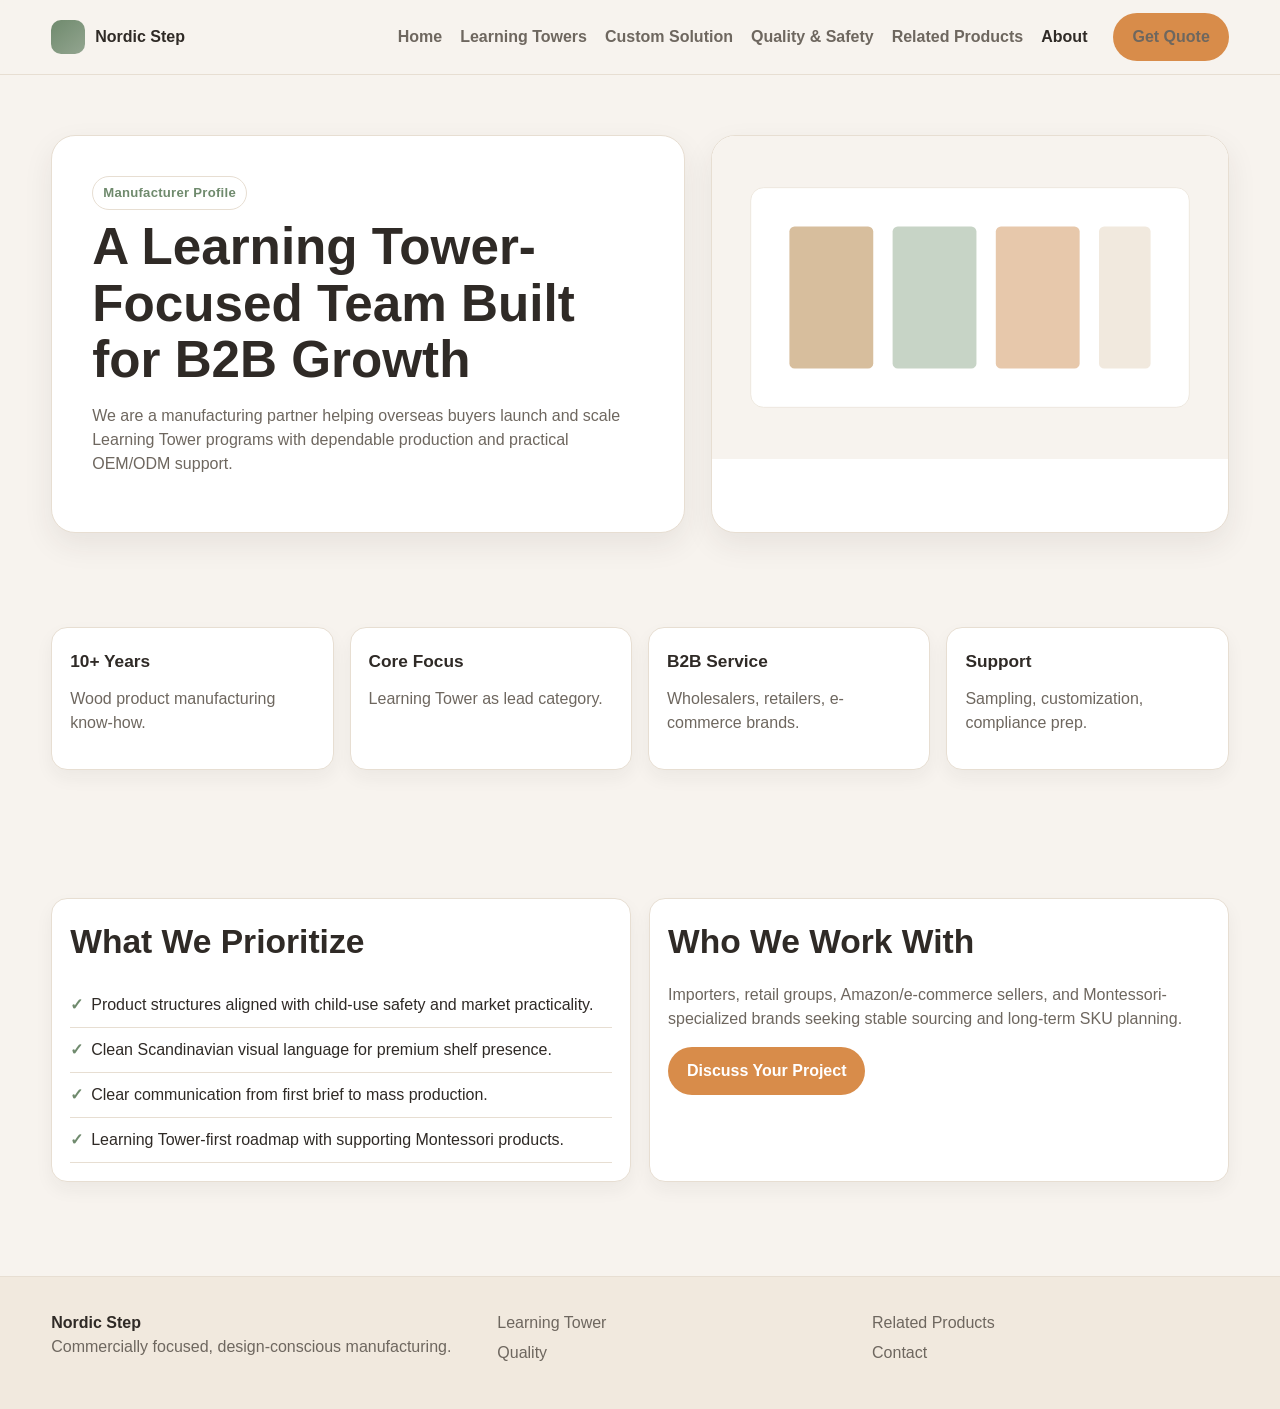
==== about.html @ 1a8c9f13 "Build multi-page static Learning Tower B2B website for Netlify" ====
<!doctype html>
<html lang="en">
<head>
<meta charset="UTF-8"><meta name="viewport" content="width=device-width, initial-scale=1.0">
<title>About Nordic Step | Learning Tower Manufacturing Team</title>
<meta name="description" content="Meet the manufacturing team behind Nordic Step, a Learning Tower-first OEM/ODM supplier serving global wholesalers, retailers, and private label brands.">
<link rel="stylesheet" href="assets/css/styles.css">
<script type="application/ld+json">{"@context":"https://schema.org","@type":"AboutPage","name":"About Nordic Step","description":"Placeholder schema for about page."}</script>
</head>
<body>
<header class="site-header"><div class="container header-inner"><a class="logo" href="index.html"><span class="logo-mark"></span>Nordic Step</a><button class="menu-toggle" data-target="#siteNav">Menu</button><nav id="siteNav" class="site-nav"><a href="index.html">Home</a><a href="learning-towers.html">Learning Towers</a><a href="custom-solution.html">Custom Solution</a><a href="quality-safety.html">Quality & Safety</a><a href="related-products.html">Related Products</a><a class="active" href="about.html">About</a><a href="contact.html" class="header-cta btn btn-primary">Get Quote</a></nav></div></header>
<main>
<section class="hero"><div class="container hero-wrap"><div class="hero-panel"><span class="kicker">Manufacturer Profile</span><h1>A Learning Tower-Focused Team Built for B2B Growth</h1><p class="muted">We are a manufacturing partner helping overseas buyers launch and scale Learning Tower programs with dependable production and practical OEM/ODM support.</p></div><div class="hero-image"><img src="assets/img/factory-process.svg" alt="Factory process and team capability illustration"></div></div></section>
<section class="section"><div class="container"><div class="stats"><div class="card"><h3>10+ Years</h3><p class="muted">Wood product manufacturing know-how.</p></div><div class="card"><h3>Core Focus</h3><p class="muted">Learning Tower as lead category.</p></div><div class="card"><h3>B2B Service</h3><p class="muted">Wholesalers, retailers, e-commerce brands.</p></div><div class="card"><h3>Support</h3><p class="muted">Sampling, customization, compliance prep.</p></div></div></div></section>
<section class="section"><div class="container split"><article class="card"><h2>What We Prioritize</h2><ul class="checks"><li>Product structures aligned with child-use safety and market practicality.</li><li>Clean Scandinavian visual language for premium shelf presence.</li><li>Clear communication from first brief to mass production.</li><li>Learning Tower-first roadmap with supporting Montessori products.</li></ul></article><article class="card"><h2>Who We Work With</h2><p class="muted">Importers, retail groups, Amazon/e-commerce sellers, and Montessori-specialized brands seeking stable sourcing and long-term SKU planning.</p><a href="contact.html" class="btn btn-primary">Discuss Your Project</a></article></div></section>
</main>
<footer class="footer"><div class="container footer-grid"><div><strong>Nordic Step</strong><p class="muted">Commercially focused, design-conscious manufacturing.</p></div><div><a href="learning-towers.html">Learning Tower</a><a href="quality-safety.html">Quality</a></div><div><a href="related-products.html">Related Products</a><a href="contact.html">Contact</a></div></div></footer>
<script src="assets/js/main.js"></script>
</body></html>
---- assets/css/styles.css ----
:root {
  --bg: #F7F3EE;
  --surface: #FFFFFF;
  --primary: #6F8A6D;
  --accent: #D88C4A;
  --text: #2F2A26;
  --muted: #6E675F;
  --border: #E7DED2;
  --radius: 16px;
  --radius-sm: 12px;
  --shadow: 0 12px 30px rgba(47, 42, 38, 0.08);
  --maxw: 1180px;
}

* { box-sizing: border-box; }
html, body { margin: 0; padding: 0; }
body {
  font-family: "Inter", "Segoe UI", Roboto, Arial, sans-serif;
  color: var(--text);
  background: var(--bg);
  line-height: 1.5;
}
img { max-width: 100%; display: block; }
a { color: inherit; text-decoration: none; }
.container { width: min(var(--maxw), 92%); margin-inline: auto; }
.section { padding: 64px 0; }
.section-sm { padding: 40px 0; }
.center { text-align: center; }
.muted { color: var(--muted); }
.kicker {
  display: inline-block;
  padding: 6px 10px;
  border-radius: 999px;
  border: 1px solid var(--border);
  background: #fff;
  font-size: 0.82rem;
  font-weight: 700;
  color: var(--primary);
  letter-spacing: 0.02em;
}
.h1, h1 { font-size: clamp(1.9rem, 4vw, 3.2rem); line-height: 1.1; margin: 0.6rem 0 1rem; }
h2 { font-size: clamp(1.45rem, 2.8vw, 2.1rem); margin: 0 0 1rem; }
h3 { font-size: 1.08rem; margin: 0.2rem 0 0.7rem; }
p { margin: 0 0 1rem; }

.site-header {
  position: sticky;
  top: 0;
  background: rgba(247, 243, 238, 0.95);
  backdrop-filter: blur(6px);
  border-bottom: 1px solid var(--border);
  z-index: 40;
}
.header-inner {
  display: flex;
  align-items: center;
  justify-content: space-between;
  min-height: 74px;
  gap: 14px;
}
.logo {
  display: flex;
  align-items: center;
  gap: 10px;
  font-weight: 800;
}
.logo-mark {
  width: 34px;
  height: 34px;
  border-radius: 10px;
  background: linear-gradient(140deg, var(--primary), #93a590);
}
.site-nav { display: flex; gap: 18px; align-items: center; }
.site-nav a { font-weight: 600; color: var(--muted); }
.site-nav a.active, .site-nav a:hover { color: var(--text); }
.header-cta { margin-left: 8px; }
.menu-toggle {
  display: none;
  border: 1px solid var(--border);
  border-radius: 10px;
  background: #fff;
  padding: 7px 10px;
}

.btn {
  display: inline-flex;
  align-items: center;
  justify-content: center;
  gap: 8px;
  border-radius: 999px;
  padding: 11px 18px;
  font-weight: 700;
  border: 1px solid transparent;
}
.btn-primary { background: var(--accent); color: #fff; }
.btn-primary:hover { filter: brightness(0.96); }
.btn-outline { border-color: var(--border); background: #fff; color: var(--text); }

.hero {
  padding: 60px 0 30px;
}
.hero-wrap {
  display: grid;
  grid-template-columns: 1.1fr 0.9fr;
  gap: 26px;
  align-items: stretch;
}
.hero-panel {
  background: var(--surface);
  border: 1px solid var(--border);
  border-radius: 24px;
  padding: clamp(24px, 4vw, 40px);
  box-shadow: var(--shadow);
}
.hero-image {
  background: #fff;
  border: 1px solid var(--border);
  border-radius: 24px;
  overflow: hidden;
  box-shadow: var(--shadow);
}
.hero-points {
  display: grid;
  grid-template-columns: repeat(2, minmax(0, 1fr));
  gap: 10px;
  margin: 18px 0 24px;
}
.point {
  border: 1px solid var(--border);
  border-radius: 12px;
  padding: 10px 12px;
  background: #fff;
  font-size: 0.93rem;
}

.trust-grid,
.cards,
.icon-grid,
.product-grid,
.process,
.cross-grid,
.stats {
  display: grid;
  gap: 16px;
}
.trust-grid { grid-template-columns: repeat(4, minmax(0, 1fr)); }
.cards { grid-template-columns: repeat(3, minmax(0, 1fr)); }
.product-grid { grid-template-columns: repeat(3, minmax(0, 1fr)); }
.cross-grid { grid-template-columns: repeat(3, minmax(0, 1fr)); }
.icon-grid { grid-template-columns: repeat(3, minmax(0, 1fr)); }
.process { grid-template-columns: repeat(4, minmax(0, 1fr)); }
.stats { grid-template-columns: repeat(4, minmax(0, 1fr)); }

.card {
  background: var(--surface);
  border: 1px solid var(--border);
  border-radius: var(--radius);
  padding: 18px;
  box-shadow: 0 8px 18px rgba(47, 42, 38, 0.05);
}
.card img {
  border-radius: 12px;
  margin-bottom: 12px;
  border: 1px solid var(--border);
}
.tag-row {
  display: flex;
  flex-wrap: wrap;
  gap: 8px;
  margin: 8px 0 10px;
}
.tag {
  background: #f1ece6;
  color: #544c45;
  border-radius: 999px;
  font-size: 0.78rem;
  padding: 5px 10px;
}
.badge {
  font-size: 0.76rem;
  font-weight: 700;
  color: var(--primary);
  border: 1px solid var(--border);
  border-radius: 999px;
  padding: 4px 10px;
  display: inline-block;
}

.split {
  display: grid;
  grid-template-columns: 1fr 1fr;
  gap: 18px;
  align-items: stretch;
}
.checks {
  margin: 0;
  padding: 0;
  list-style: none;
}
.checks li {
  padding: 10px 0;
  border-bottom: 1px solid var(--border);
}
.checks li::before {
  content: "✓";
  color: var(--primary);
  margin-right: 8px;
  font-weight: 900;
}

.faq-item {
  border: 1px solid var(--border);
  border-radius: 12px;
  background: #fff;
  overflow: hidden;
}
.faq-q {
  width: 100%;
  border: none;
  background: transparent;
  text-align: left;
  padding: 14px 16px;
  font-weight: 700;
  cursor: pointer;
}
.faq-a {
  display: none;
  padding: 0 16px 14px;
  color: var(--muted);
}
.faq-item.open .faq-a { display: block; }

.cta-band {
  background: #f0e8de;
  border: 1px solid var(--border);
  border-radius: 20px;
  padding: 26px;
}

.footer {
  background: #f1e9de;
  border-top: 1px solid var(--border);
  padding: 34px 0;
  margin-top: 30px;
}
.footer-grid {
  display: grid;
  grid-template-columns: 1.2fr 1fr 1fr;
  gap: 18px;
}
.footer a { color: var(--muted); display: block; margin-bottom: 6px; }

.form-grid {
  display: grid;
  grid-template-columns: repeat(2, minmax(0, 1fr));
  gap: 12px;
}
.form-grid .full { grid-column: 1 / -1; }
input, select, textarea {
  width: 100%;
  padding: 11px 12px;
  border-radius: 10px;
  border: 1px solid var(--border);
  background: #fff;
  font: inherit;
}
textarea { min-height: 130px; resize: vertical; }

@media (max-width: 980px) {
  .trust-grid, .stats { grid-template-columns: repeat(2, minmax(0, 1fr)); }
  .cards, .product-grid, .cross-grid, .icon-grid, .process { grid-template-columns: 1fr 1fr; }
  .hero-wrap, .split, .footer-grid { grid-template-columns: 1fr; }
}

@media (max-width: 760px) {
  .site-nav {
    display: none;
    position: absolute;
    top: 74px;
    left: 0;
    right: 0;
    background: var(--bg);
    border-bottom: 1px solid var(--border);
    padding: 14px 4%;
    flex-direction: column;
    align-items: flex-start;
  }
  .site-nav.open { display: flex; }
  .menu-toggle { display: inline-flex; }
  .cards, .product-grid, .cross-grid, .icon-grid, .process, .form-grid { grid-template-columns: 1fr; }
}
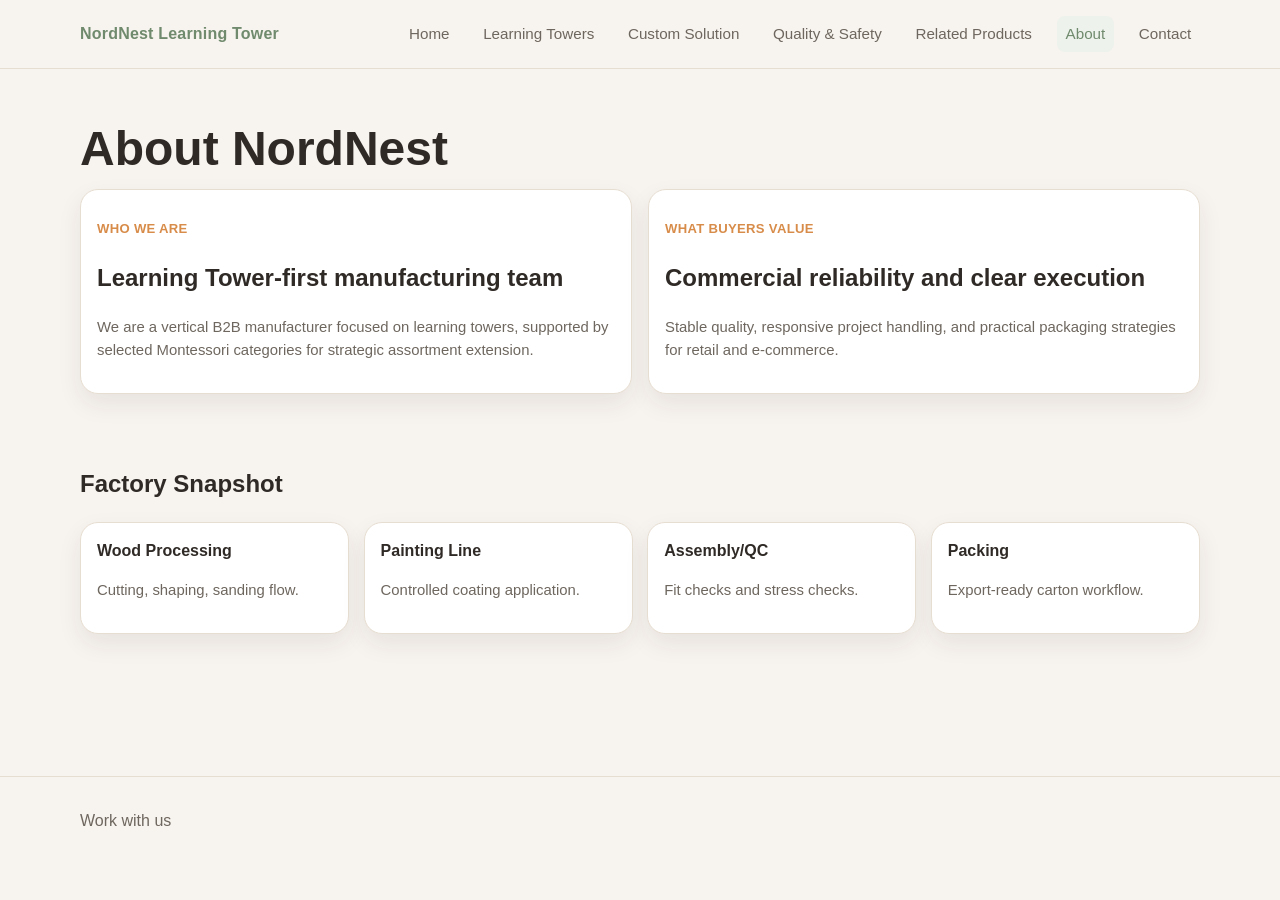
==== commit fa68029f: "Build multi-page static B2B Learning Tower website" ====
--- a/about.html
+++ b/about.html
@@ -1,19 +1,6 @@
-<!doctype html>
-<html lang="en">
-<head>
-<meta charset="UTF-8"><meta name="viewport" content="width=device-width, initial-scale=1.0">
-<title>About Nordic Step | Learning Tower Manufacturing Team</title>
-<meta name="description" content="Meet the manufacturing team behind Nordic Step, a Learning Tower-first OEM/ODM supplier serving global wholesalers, retailers, and private label brands.">
-<link rel="stylesheet" href="assets/css/styles.css">
-<script type="application/ld+json">{"@context":"https://schema.org","@type":"AboutPage","name":"About Nordic Step","description":"Placeholder schema for about page."}</script>
-</head>
-<body>
-<header class="site-header"><div class="container header-inner"><a class="logo" href="index.html"><span class="logo-mark"></span>Nordic Step</a><button class="menu-toggle" data-target="#siteNav">Menu</button><nav id="siteNav" class="site-nav"><a href="index.html">Home</a><a href="learning-towers.html">Learning Towers</a><a href="custom-solution.html">Custom Solution</a><a href="quality-safety.html">Quality & Safety</a><a href="related-products.html">Related Products</a><a class="active" href="about.html">About</a><a href="contact.html" class="header-cta btn btn-primary">Get Quote</a></nav></div></header>
-<main>
-<section class="hero"><div class="container hero-wrap"><div class="hero-panel"><span class="kicker">Manufacturer Profile</span><h1>A Learning Tower-Focused Team Built for B2B Growth</h1><p class="muted">We are a manufacturing partner helping overseas buyers launch and scale Learning Tower programs with dependable production and practical OEM/ODM support.</p></div><div class="hero-image"><img src="assets/img/factory-process.svg" alt="Factory process and team capability illustration"></div></div></section>
-<section class="section"><div class="container"><div class="stats"><div class="card"><h3>10+ Years</h3><p class="muted">Wood product manufacturing know-how.</p></div><div class="card"><h3>Core Focus</h3><p class="muted">Learning Tower as lead category.</p></div><div class="card"><h3>B2B Service</h3><p class="muted">Wholesalers, retailers, e-commerce brands.</p></div><div class="card"><h3>Support</h3><p class="muted">Sampling, customization, compliance prep.</p></div></div></div></section>
-<section class="section"><div class="container split"><article class="card"><h2>What We Prioritize</h2><ul class="checks"><li>Product structures aligned with child-use safety and market practicality.</li><li>Clean Scandinavian visual language for premium shelf presence.</li><li>Clear communication from first brief to mass production.</li><li>Learning Tower-first roadmap with supporting Montessori products.</li></ul></article><article class="card"><h2>Who We Work With</h2><p class="muted">Importers, retail groups, Amazon/e-commerce sellers, and Montessori-specialized brands seeking stable sourcing and long-term SKU planning.</p><a href="contact.html" class="btn btn-primary">Discuss Your Project</a></article></div></section>
-</main>
-<footer class="footer"><div class="container footer-grid"><div><strong>Nordic Step</strong><p class="muted">Commercially focused, design-conscious manufacturing.</p></div><div><a href="learning-towers.html">Learning Tower</a><a href="quality-safety.html">Quality</a></div><div><a href="related-products.html">Related Products</a><a href="contact.html">Contact</a></div></div></footer>
-<script src="assets/js/main.js"></script>
-</body></html>
+<!doctype html><html lang="en"><head><meta charset="utf-8"><meta name="viewport" content="width=device-width, initial-scale=1"><title>About Us | Professional Learning Tower Manufacturer</title><meta name="description" content="Learn about our factory capability, export experience, and B2B service model built around learning tower manufacturing."><link rel="stylesheet" href="assets/styles.css"></head><body>
+<header><div class="container navbar"><a class="brand" href="index.html">NordNest Learning Tower</a><button class="menu-btn">Menu</button><nav class="nav-links"><a href="index.html">Home</a><a href="learning-towers.html">Learning Towers</a><a href="custom-solution.html">Custom Solution</a><a href="quality-safety.html">Quality & Safety</a><a href="related-products.html">Related Products</a><a class="active" href="about.html">About</a><a href="contact.html">Contact</a></nav></div></header>
+<main class="section"><div class="container"><h1>About NordNest</h1><div class="split"><div class="surface card"><p class="kicker">Who we are</p><h2>Learning Tower-first manufacturing team</h2><p class="meta">We are a vertical B2B manufacturer focused on learning towers, supported by selected Montessori categories for strategic assortment extension.</p></div><div class="surface card"><p class="kicker">What buyers value</p><h2>Commercial reliability and clear execution</h2><p class="meta">Stable quality, responsive project handling, and practical packaging strategies for retail and e-commerce.</p></div></div>
+<section class="section"><h2>Factory Snapshot</h2><div class="trust-grid"><div class="surface trust-item"><strong>Wood Processing</strong><p class="meta">Cutting, shaping, sanding flow.</p></div><div class="surface trust-item"><strong>Painting Line</strong><p class="meta">Controlled coating application.</p></div><div class="surface trust-item"><strong>Assembly/QC</strong><p class="meta">Fit checks and stress checks.</p></div><div class="surface trust-item"><strong>Packing</strong><p class="meta">Export-ready carton workflow.</p></div></div></section>
+</div></main>
+<footer><div class="container"><a href="contact.html">Work with us</a></div></footer><script src="assets/main.js"></script></body></html>
--- a/assets/styles.css
+++ b/assets/styles.css
@@ -0,0 +1,117 @@
+:root {
+  --bg: #F7F3EE;
+  --surface: #FFFFFF;
+  --primary: #6F8A6D;
+  --accent: #D88C4A;
+  --text: #2F2A26;
+  --muted: #6E675F;
+  --border: #E7DED2;
+  --radius: 18px;
+  --shadow: 0 10px 24px rgba(47, 42, 38, 0.08);
+}
+
+* { box-sizing: border-box; }
+body {
+  margin: 0;
+  font-family: "Inter", "Segoe UI", Roboto, Arial, sans-serif;
+  color: var(--text);
+  background: var(--bg);
+  line-height: 1.55;
+}
+a { color: inherit; text-decoration: none; }
+img { max-width: 100%; display: block; }
+
+.container { width: min(1120px, 92vw); margin: 0 auto; }
+.section { padding: 3.2rem 0; }
+.surface {
+  background: var(--surface);
+  border: 1px solid var(--border);
+  border-radius: var(--radius);
+  box-shadow: var(--shadow);
+}
+
+header {
+  position: sticky;
+  top: 0;
+  z-index: 20;
+  background: rgba(247, 243, 238, 0.96);
+  backdrop-filter: blur(6px);
+  border-bottom: 1px solid var(--border);
+}
+.navbar { display: flex; align-items: center; justify-content: space-between; gap: 1rem; padding: 1rem 0; }
+.brand { font-weight: 800; letter-spacing: .2px; color: var(--primary); }
+.menu-btn { display: none; background: var(--surface); border: 1px solid var(--border); border-radius: 10px; padding: .45rem .7rem; }
+.nav-links { display: flex; gap: 1rem; flex-wrap: wrap; }
+.nav-links a { padding: .4rem .55rem; border-radius: 8px; color: var(--muted); font-size: .95rem; }
+.nav-links a.active, .nav-links a:hover { background: #edf2ec; color: var(--primary); }
+
+.hero { padding: 4rem 0 2.5rem; }
+.hero-wrap { display: grid; grid-template-columns: 1.1fr .9fr; gap: 1.2rem; align-items: center; }
+.badge { display: inline-block; padding: .35rem .7rem; border-radius: 999px; border: 1px solid #cbd7cb; background: #eef4ed; color: var(--primary); font-size: .8rem; font-weight: 600; margin-bottom: .85rem; }
+h1 { font-size: clamp(1.9rem, 4.5vw, 3rem); line-height: 1.15; margin: 0 0 .8rem; }
+.lead { color: var(--muted); max-width: 62ch; }
+.hero-cta { margin-top: 1.1rem; display: flex; gap: .8rem; flex-wrap: wrap; }
+.btn { display: inline-block; border-radius: 12px; padding: .75rem 1rem; font-weight: 600; border: 1px solid transparent; }
+.btn-primary { background: var(--accent); color: white; }
+.btn-secondary { background: var(--surface); border-color: var(--border); color: var(--text); }
+
+.visual {
+  border: 1px solid var(--border);
+  border-radius: var(--radius);
+  min-height: 260px;
+  background: linear-gradient(160deg, #f9f7f3, #fff),
+    radial-gradient(circle at 72% 24%, #e8f0e6 0, transparent 45%);
+  position: relative;
+  overflow: hidden;
+}
+.visual::before, .visual::after {
+  content: "";
+  position: absolute;
+  border-radius: 14px;
+  border: 2px solid #b5c6b4;
+}
+.visual::before { width: 44%; height: 54%; left: 10%; top: 22%; }
+.visual::after { width: 20%; height: 34%; right: 14%; bottom: 16%; border-color: #dfb991; }
+.visual-label { position: absolute; right: 12px; top: 10px; font-size: .75rem; color: var(--muted); background: #fff; border: 1px solid var(--border); border-radius: 8px; padding: .25rem .45rem; }
+
+.trust-grid, .card-grid { display: grid; gap: .9rem; grid-template-columns: repeat(4, 1fr); }
+.trust-item, .card { padding: 1rem; }
+.card h3, .card h4 { margin: .25rem 0 .5rem; }
+.kicker { color: var(--accent); font-size: .82rem; font-weight: 700; letter-spacing: .3px; text-transform: uppercase; }
+.meta { color: var(--muted); font-size: .93rem; }
+
+.split { display: grid; grid-template-columns: 1fr 1fr; gap: 1rem; align-items: stretch; }
+.icon { width: 32px; height: 32px; border-radius: 10px; background: #edf2ec; color: var(--primary); display: grid; place-items: center; font-weight: 700; margin-bottom: .5rem; }
+
+.product-grid { display: grid; gap: .95rem; grid-template-columns: repeat(3, 1fr); }
+.product-card { padding: .85rem; }
+.product-media { aspect-ratio: 4/3; border: 1px solid var(--border); border-radius: 12px; background: linear-gradient(140deg, #fbfaf8, #efe8dc); position: relative; }
+.product-media::before { content: attr(data-label); position: absolute; left: .5rem; bottom: .4rem; font-size: .75rem; color: #7b7168; }
+.tag-row { display: flex; gap: .4rem; flex-wrap: wrap; margin: .55rem 0; }
+.tag { font-size: .72rem; background: #f3f0ea; border: 1px solid var(--border); color: #5f5750; padding: .2rem .45rem; border-radius: 999px; }
+
+.faq { border-top: 1px solid var(--border); }
+details { border-bottom: 1px solid var(--border); padding: .72rem 0; }
+summary { cursor: pointer; font-weight: 600; }
+
+footer { margin-top: 2.5rem; border-top: 1px solid var(--border); padding: 2rem 0; color: var(--muted); }
+.footer-grid { display: grid; gap: 1rem; grid-template-columns: 2fr 1fr 1fr; }
+
+.form-grid { display: grid; grid-template-columns: repeat(2, 1fr); gap: .75rem; }
+.form-grid .full { grid-column: 1 / -1; }
+input, select, textarea {
+  width: 100%; border: 1px solid var(--border); background: #fff; border-radius: 10px;
+  padding: .66rem .72rem; font: inherit;
+}
+textarea { min-height: 120px; }
+
+@media (max-width: 920px) {
+  .hero-wrap, .split, .product-grid, .trust-grid, .card-grid, .footer-grid, .form-grid { grid-template-columns: 1fr 1fr; }
+}
+@media (max-width: 700px) {
+  .menu-btn { display: inline-block; }
+  .nav-links { display: none; width: 100%; padding-top: .6rem; }
+  .nav-links.open { display: flex; }
+  .hero-wrap, .split, .product-grid, .trust-grid, .card-grid, .footer-grid, .form-grid { grid-template-columns: 1fr; }
+  .hero { padding-top: 2.3rem; }
+}
